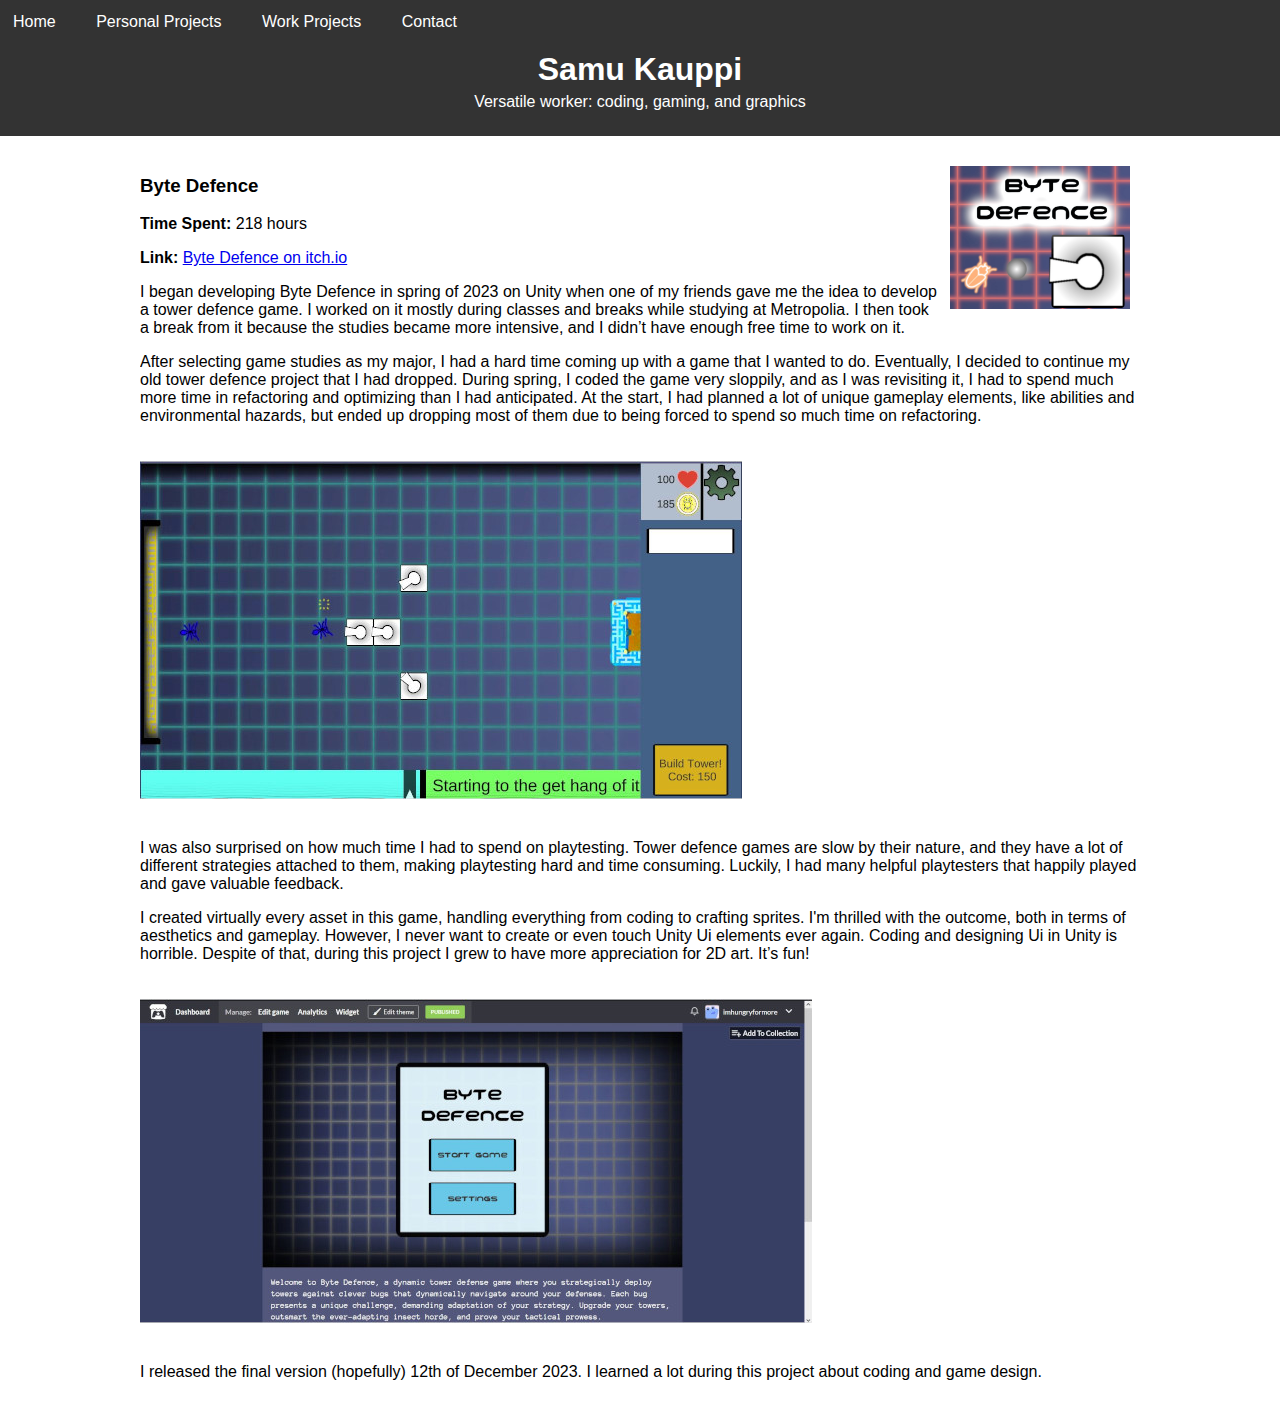
==== bytedefence.html @ 9af9ec93 "add ./" ====
<!DOCTYPE html>
<html lang="en">

<head>
    <meta charset="UTF-8">
    <meta name="viewport" content="width=device-width, initial-scale=1.0">
    <link rel="stylesheet" href="styles.css">
    <title>Byte Defence</title>
</head>

<body>
    <header>
        <h1>Samu Kauppi</h1>
        <p>Versatile worker: coding, gaming, and graphics</p>
    </header>

    <nav>
        <ul>
            <li><a href="index.html">Home</a></li>
            <li><a href="personal.html">Personal Projects</a></li>
            <li><a href="work.html">Work Projects</a></li>
            <li><a href="contact.html">Contact</a></li>
        </ul>
    </nav>

    <section class="projects">
        <div class="project">
            <!-- Image on the right side -->
            <img src="content/logo.jpg" alt="Logo" class="project-image-right">

            <div class="project-details">
                <h3>Byte Defence</h3>
                <p><strong>Time Spent:</strong> 218 hours</p>
                <p><strong>Link:</strong> <a href="https://imhungryformore.itch.io/byte-defence" target="_blank">Byte
                        Defence on itch.io</a></p>
            </div>

            <p>
                I began developing Byte Defence in spring of 2023 on Unity when one of my friends gave me the idea to
                develop a tower defence game.
                I worked on it mostly during classes and breaks while studying at Metropolia. I then took a break from
                it because the studies became
                more intensive, and I didn’t have enough free time to work on it.
            </p>

            <p>
                After selecting game studies as my major, I had a hard time coming up with a game that I wanted to do.
                Eventually, I decided to continue
                my old tower defence project that I had dropped. During spring, I coded the game very sloppily, and as I
                was revisiting it, I had to spend
                much more time in refactoring and optimizing than I had anticipated. At the start, I had planned a lot
                of unique gameplay elements, like
                abilities and environmental hazards, but ended up dropping most of them due to being forced to spend so
                much time on refactoring.
            </p>
            <img src="./content/gameplay.jpg" alt="Gameplay" class="project-image-between">
            <p>
                I was also surprised on how much time I had to spend on playtesting.
                Tower defence games are slow by their nature, and they have a lot of different strategies attached to
                them,
                making playtesting hard and time consuming.
                Luckily, I had many helpful playtesters that happily played and gave valuable feedback.
            </p>
            <p>
                I created virtually every asset in this game, handling everything from coding to crafting sprites.
                I'm thrilled with the outcome, both in terms of aesthetics and gameplay.
                However, I never want to create or even touch Unity Ui elements ever again.
                Coding and designing Ui in Unity is horrible.
                Despite of that, during this project I grew to have more appreciation for 2D art. It’s fun!
            </p>
            <img src="content/onitch.jpg" alt="On Itch" class="project-image-between">
            <p>
                I released the final version (hopefully) 12th of December 2023. I learned a lot during this project
                about coding and game design.
            </p>

        </div>

    </section>

</body>

</html>
---- styles.css ----
body {
    font-family: 'Arial', sans-serif;
    margin: 0;
    padding: 0;
}

header {
    background-color: #333;
    color: #fff;
    text-align: center;
    padding: 20px;
}

header h1 {
    padding-top: 2.5%;
    margin: 0;
}

header p {
    margin: 5px 0;
}

nav {
    position: fixed;
    top: 0;
    left: 0;
    padding-top: 1%;
    padding-bottom: 1%;
    width: 100%;
    background-color: #333; /* Add background color to the navigation */
    z-index: 1000; /* Set a high z-index to ensure it's above other elements */
}

nav ul {
    list-style-type: none;
    margin: 0;
    padding: 0;
}

nav li {
    display: inline-block;
    margin-right: 10px;
}

nav a {
    text-decoration: none;
    color: #fff;
    padding: 8px 12px;
    border: 1px solid transparent;
    border-radius: 5px;
    transition: border-color 0.3s;
}

nav a:hover {
    background-color: #fff;
    color: #333;
    border-color: #333;
}

/* Added style for content margins */
section {
    max-width: 1000px; /* Adjust the maximum width as needed */
    margin: 20px auto; /* Center content and add vertical margin */
}

/* Responsive adjustments */
@media only screen and (max-width: 600px) {
    section {
        margin: 10px; /* Adjust the margin for smaller screens */
    }
}

.project {
    overflow: hidden; /* Clear the float */
}

.project-details {
    margin-right: 200px; /* Adjust the margin based on the image width on the right */
}

.project-image-right {
    float: right;
    max-width: 180px; /* Adjust the width as needed */
    margin: 10px;
}

.project-image-between {
    margin: 20px 0; /* Add vertical margin between paragraphs */
}

.button {
    display: flex;
    align-items: center;
    text-decoration: none;
    background-color: #333;
    color: #fff;
    border: 1px solid #fff;
    border-radius: 5px;
    padding: 10px;
    margin: 10px 0; /* Adjust the margin as needed */
    background-size: cover;
    background-position: center;
    width: 50%; /* Set the width to half of the container */
    height: 0; /* Initially set height to 0 */
    padding-bottom: 50%; /* Set the padding to create a square based on the width */
    position: relative; /* Position relative for absolute positioning of borders */
    transition: background-color 0.3s, color 0.3s; /* Add transition for background color and text color */
}

.button span {
    flex-grow: 1; /* Allow the text to take up remaining space */
}

/* Add borders to create the border effect */
.button:before,
.button:after {
    content: "";
    position: absolute;
    width: calc(100% + 4px); /* Adjust the width to include thicker borders */
    height: calc(100% + 4px); /* Adjust the height to include thicker borders */
    border: 2px solid #fff; /* Set thicker border and white color */
    border-radius: 5px;
    top: -2px; /* Adjust the top position to cover the top border */
    left: -2px; /* Adjust the left position to cover the left border */
    z-index: -1; /* Place the borders below the button content */
    transition: border-color 0.3s; /* Add transition for border color */
}

/* Hover effect */
.button:hover:before,
.button:hover:after {
    border-color: #000; /* Change border color on hover to black */
}

.button:hover {
    background-color: #000; /* Change background color on hover to black */
    color: #fff; /* Change text color on hover to white */
}
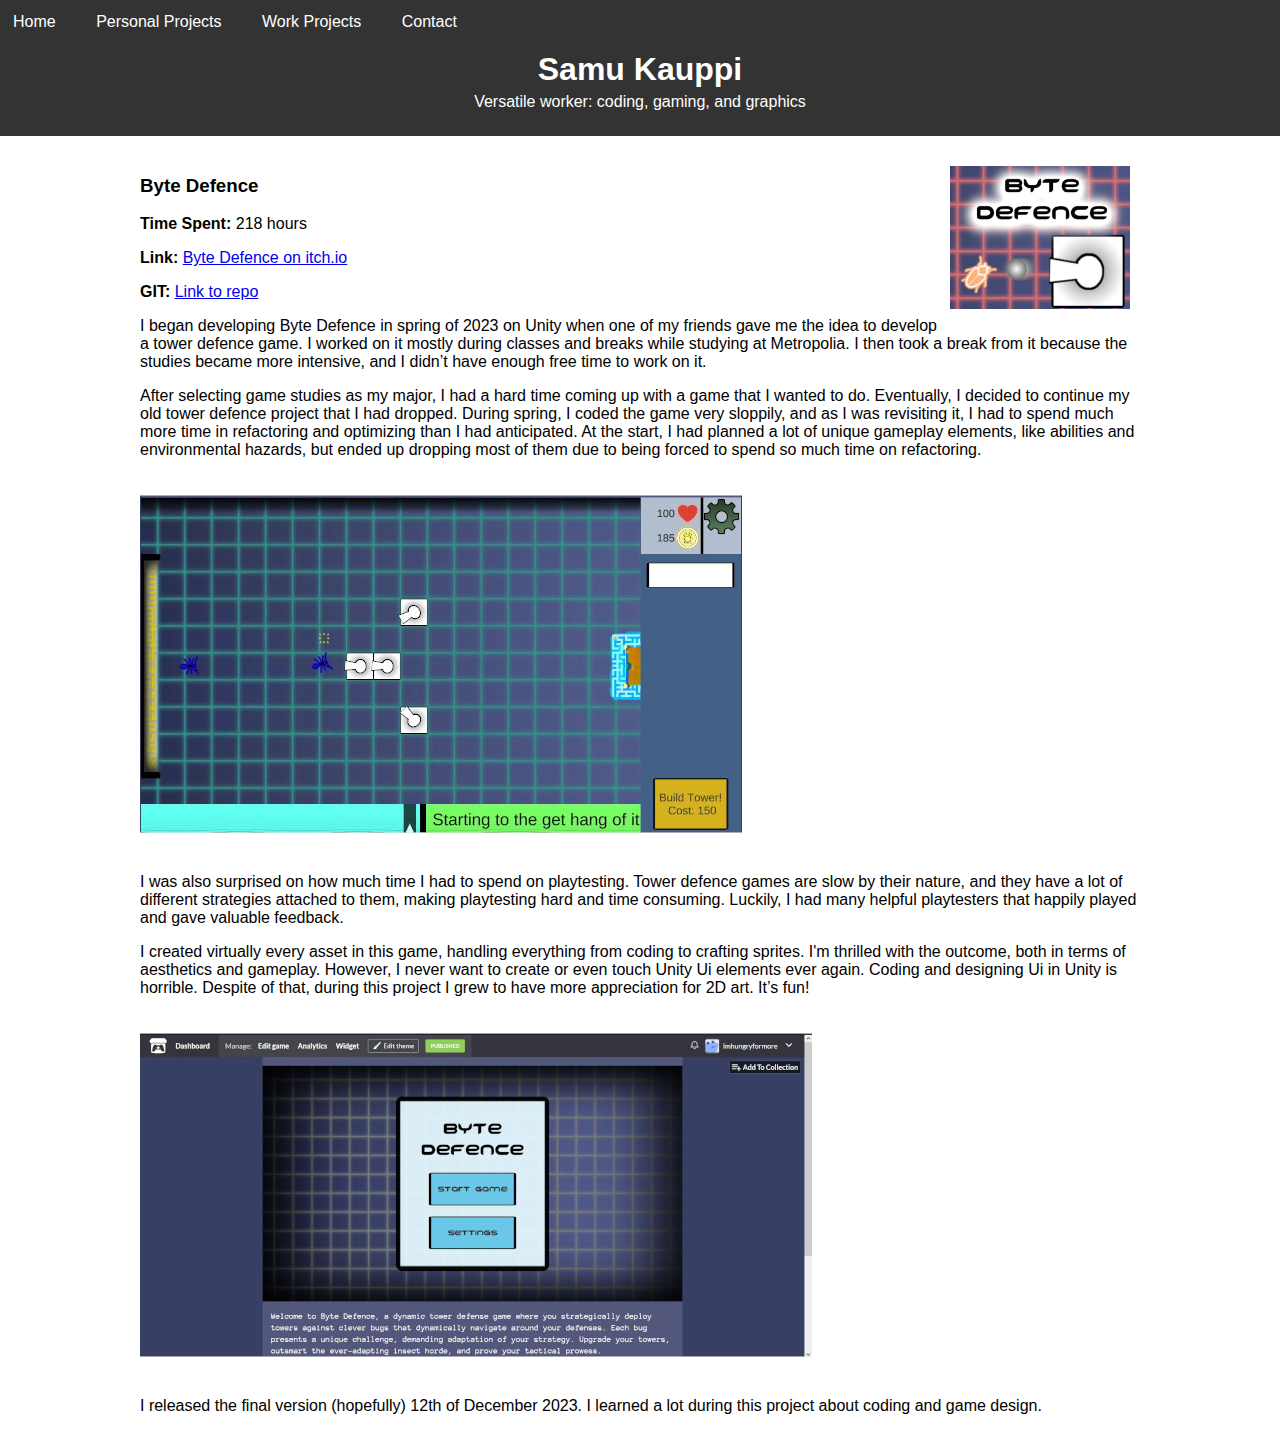
==== commit 66db44f7: "add luuttiklubi" ====
--- a/bytedefence.html
+++ b/bytedefence.html
@@ -26,13 +26,13 @@
     <section class="projects">
         <div class="project">
             <!-- Image on the right side -->
-            <img src="content/logo.jpg" alt="Logo" class="project-image-right">
+            <img src="./content/logo.jpg" alt="Logo" class="project-image-right">
 
             <div class="project-details">
                 <h3>Byte Defence</h3>
                 <p><strong>Time Spent:</strong> 218 hours</p>
-                <p><strong>Link:</strong> <a href="https://imhungryformore.itch.io/byte-defence" target="_blank">Byte
-                        Defence on itch.io</a></p>
+                <p><strong>Link:</strong> <a href="https://imhungryformore.itch.io/byte-defence" target="_blank">Byte Defence on itch.io</a></p>
+                <p><strong>GIT:</strong> <a href="https://github.com/SamuKauppi/TowerDefenceGame.git" target="_blank">Link to repo</a></p>
             </div>
 
             <p>
@@ -68,7 +68,7 @@
                 Coding and designing Ui in Unity is horrible.
                 Despite of that, during this project I grew to have more appreciation for 2D art. It’s fun!
             </p>
-            <img src="content/onitch.jpg" alt="On Itch" class="project-image-between">
+            <img src="./content/onitch.jpg" alt="On Itch" class="project-image-between">
             <p>
                 I released the final version (hopefully) 12th of December 2023. I learned a lot during this project
                 about coding and game design.
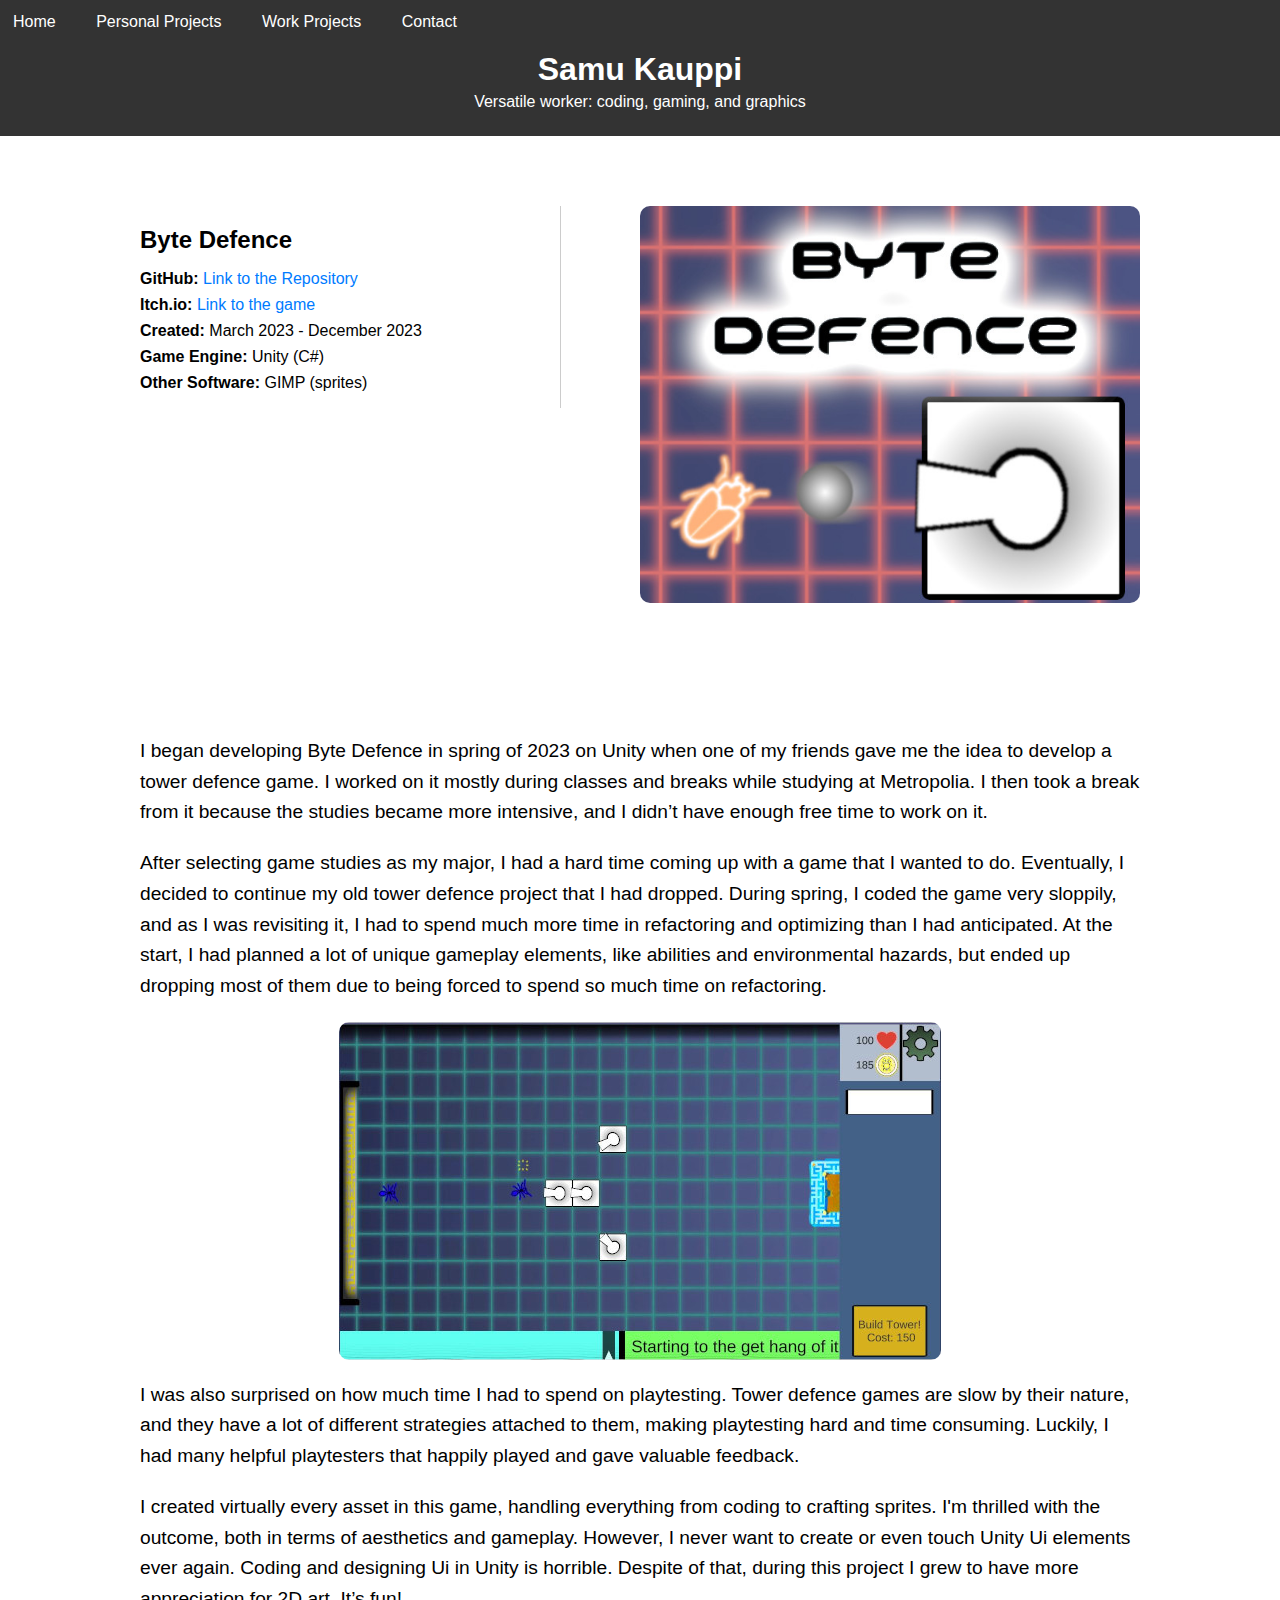
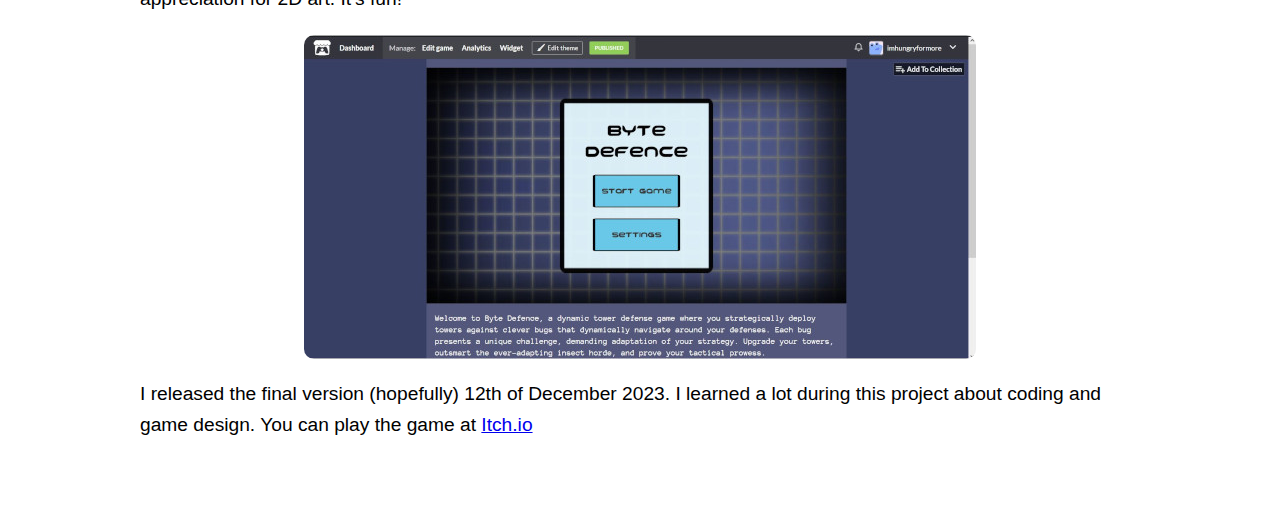
==== commit 7cee8b6d: "add liars dice c" ====
--- a/bytedefence.html
+++ b/bytedefence.html
@@ -23,61 +23,73 @@
         </ul>
     </nav>
 
-    <section class="projects">
-        <div class="project">
-            <!-- Image on the right side -->
-            <img src="./content/logo.jpg" alt="Logo" class="project-image-right">
-
-            <div class="project-details">
-                <h3>Byte Defence</h3>
-                <p><strong>Time Spent:</strong> 218 hours</p>
-                <p><strong>Link:</strong> <a href="https://imhungryformore.itch.io/byte-defence" target="_blank">Byte Defence on itch.io</a></p>
-                <p><strong>GIT:</strong> <a href="https://github.com/SamuKauppi/TowerDefenceGame.git" target="_blank">Link to repo</a></p>
-            </div>
-
-            <p>
-                I began developing Byte Defence in spring of 2023 on Unity when one of my friends gave me the idea to
-                develop a tower defence game.
-                I worked on it mostly during classes and breaks while studying at Metropolia. I then took a break from
-                it because the studies became
-                more intensive, and I didn’t have enough free time to work on it.
-            </p>
-
-            <p>
-                After selecting game studies as my major, I had a hard time coming up with a game that I wanted to do.
-                Eventually, I decided to continue
-                my old tower defence project that I had dropped. During spring, I coded the game very sloppily, and as I
-                was revisiting it, I had to spend
-                much more time in refactoring and optimizing than I had anticipated. At the start, I had planned a lot
-                of unique gameplay elements, like
-                abilities and environmental hazards, but ended up dropping most of them due to being forced to spend so
-                much time on refactoring.
-            </p>
-            <img src="./content/gameplay.jpg" alt="Gameplay" class="project-image-between">
-            <p>
-                I was also surprised on how much time I had to spend on playtesting.
-                Tower defence games are slow by their nature, and they have a lot of different strategies attached to
-                them,
-                making playtesting hard and time consuming.
-                Luckily, I had many helpful playtesters that happily played and gave valuable feedback.
-            </p>
-            <p>
-                I created virtually every asset in this game, handling everything from coding to crafting sprites.
-                I'm thrilled with the outcome, both in terms of aesthetics and gameplay.
-                However, I never want to create or even touch Unity Ui elements ever again.
-                Coding and designing Ui in Unity is horrible.
-                Despite of that, during this project I grew to have more appreciation for 2D art. It’s fun!
-            </p>
-            <img src="./content/onitch.jpg" alt="On Itch" class="project-image-between">
-            <p>
-                I released the final version (hopefully) 12th of December 2023. I learned a lot during this project
-                about coding and game design.
-            </p>
-
+    <section class="project-template">
+        <!-- Project Information Section -->
+        <div class="project-info">
+            <h2>Byte Defence</h2>
+            <ul>
+                <li><strong>GitHub:</strong> <a href="https://github.com/SamuKauppi/TowerDefenceGame.git"
+                        target="_blank"> Link to the Repository</a></li>
+                <li><strong>Itch.io:</strong> <a href="https://imhungryformore.itch.io/byte-defence"
+                        target="_blank"> Link to the game</a></li>
+                <li><strong>Created:</strong> March 2023 - December 2023</li>
+                <li><strong>Game Engine:</strong> Unity (C#)</li>
+                <li><strong>Other Software:</strong> GIMP (sprites)</li>
+            </ul>
         </div>
 
+        <!-- Project Image Section -->
+        <div class="project-image">
+            <img src="./content/logo.jpg" alt="Project Image">
+        </div>
+    </section>
+
+    <!-- Project Description Section -->
+    <section class="project-description">
+        <p>
+            I began developing Byte Defence in spring of 2023 on Unity when one of my friends gave me the idea to
+            develop a tower defence game.
+            I worked on it mostly during classes and breaks while studying at Metropolia. I then took a break from
+            it because the studies became
+            more intensive, and I didn’t have enough free time to work on it.
+        </p>
+
+        <p>
+            After selecting game studies as my major, I had a hard time coming up with a game that I wanted to do.
+            Eventually, I decided to continue
+            my old tower defence project that I had dropped. During spring, I coded the game very sloppily, and as I
+            was revisiting it, I had to spend
+            much more time in refactoring and optimizing than I had anticipated. At the start, I had planned a lot
+            of unique gameplay elements, like
+            abilities and environmental hazards, but ended up dropping most of them due to being forced to spend so
+            much time on refactoring.
+        </p>
+
+        <img src="./content/gameplay.jpg" alt="Screenshot 1" class="inline-image">
+        <p>
+            I was also surprised on how much time I had to spend on playtesting.
+            Tower defence games are slow by their nature, and they have a lot of different strategies attached to
+            them,
+            making playtesting hard and time consuming.
+            Luckily, I had many helpful playtesters that happily played and gave valuable feedback.
+        </p>
+        <p>
+            I created virtually every asset in this game, handling everything from coding to crafting sprites.
+            I'm thrilled with the outcome, both in terms of aesthetics and gameplay.
+            However, I never want to create or even touch Unity Ui elements ever again.
+            Coding and designing Ui in Unity is horrible.
+            Despite of that, during this project I grew to have more appreciation for 2D art. It’s fun!
+        </p>
+
+        <img src="./content/onitch.jpg" alt="Screenshot 2" class="inline-image">
+
+        <p>
+            I released the final version (hopefully) 12th of December 2023. I learned a lot during this project
+            about coding and game design. You can play the game at 
+            <a href="https://imhungryformore.itch.io/byte-defence" target="_blank">Itch.io</a>
+        </p>
     </section>
 
 </body>
 
-</html>
+</html>--- a/styles.css
+++ b/styles.css
@@ -1,3 +1,4 @@
+/* Basic */
 body {
     font-family: 'Arial', sans-serif;
     margin: 0;
@@ -20,6 +21,7 @@
     margin: 5px 0;
 }
 
+/* Navigation */
 nav {
     position: fixed;
     top: 0;
@@ -57,83 +59,226 @@
     border-color: #333;
 }
 
-/* Added style for content margins */
-section {
-    max-width: 1000px; /* Adjust the maximum width as needed */
-    margin: 20px auto; /* Center content and add vertical margin */
-}
-
-/* Responsive adjustments */
-@media only screen and (max-width: 600px) {
-    section {
-        margin: 10px; /* Adjust the margin for smaller screens */
-    }
-}
-
+/* Displaying projects */
+
+.projects {
+    display: flex;
+    flex-direction: column; /* Stack projects vertically */
+    gap: 20px; /* Add space between each project */
+    max-width: 1000px; /* Limit the width of the whole section */
+    margin: 20px auto; /* Center the section and add vertical margin */
+    padding: 10px; /* Optional padding inside the container */
+}
+
+/* Ensure the anchor tag fills the space */
+a.project-link {
+    display: block;
+    text-decoration: none; /* Remove underline from the link */
+    color: inherit; /* Inherit the text color */
+}
+
+/* Style the project container */
 .project {
-    overflow: hidden; /* Clear the float */
-}
-
-.project-details {
-    margin-right: 200px; /* Adjust the margin based on the image width on the right */
-}
-
-.project-image-right {
-    float: right;
-    max-width: 180px; /* Adjust the width as needed */
-    margin: 10px;
-}
-
-.project-image-between {
-    margin: 20px 0; /* Add vertical margin between paragraphs */
-}
-
-.button {
     display: flex;
     align-items: center;
-    text-decoration: none;
-    background-color: #333;
-    color: #fff;
-    border: 1px solid #fff;
-    border-radius: 5px;
-    padding: 10px;
-    margin: 10px 0; /* Adjust the margin as needed */
+    gap: 20px; /* Space between image and text */
+    border-bottom: 1px solid #ccc;
+    padding-bottom: 20px;
+    transition: transform 0.3s ease, box-shadow 0.3s ease; /* Smooth hover effect */
+}
+
+/* Hover effect for the entire project container */
+a.project-link:hover .project {
+    transform: translateY(-5px); /* Slight move up on hover */
+    box-shadow: 0 4px 15px rgba(0, 0, 0, 0.1); /* Subtle shadow effect */
+}
+
+/* Image styling */
+.project .button {
+    width: 180px;
+    height: 180px;
     background-size: cover;
     background-position: center;
-    width: 50%; /* Set the width to half of the container */
-    height: 0; /* Initially set height to 0 */
-    padding-bottom: 50%; /* Set the padding to create a square based on the width */
-    position: relative; /* Position relative for absolute positioning of borders */
-    transition: background-color 0.3s, color 0.3s; /* Add transition for background color and text color */
-}
-
-.button span {
-    flex-grow: 1; /* Allow the text to take up remaining space */
-}
-
-/* Add borders to create the border effect */
-.button:before,
-.button:after {
-    content: "";
-    position: absolute;
-    width: calc(100% + 4px); /* Adjust the width to include thicker borders */
-    height: calc(100% + 4px); /* Adjust the height to include thicker borders */
-    border: 2px solid #fff; /* Set thicker border and white color */
-    border-radius: 5px;
-    top: -2px; /* Adjust the top position to cover the top border */
-    left: -2px; /* Adjust the left position to cover the left border */
-    z-index: -1; /* Place the borders below the button content */
-    transition: border-color 0.3s; /* Add transition for border color */
-}
-
-/* Hover effect */
-.button:hover:before,
-.button:hover:after {
-    border-color: #000; /* Change border color on hover to black */
-}
-
-.button:hover {
-    background-color: #000; /* Change background color on hover to black */
-    color: #fff; /* Change text color on hover to white */
-}
-
+    flex-shrink: 0; /* Prevent image from shrinking */
+    transition: transform 0.3s ease; /* Smooth hover effect for the image */
+}
+
+/* Project details grow to fill space */
+.project-details {
+    flex-grow: 1;
+}
+
+.project-details h2 {
+    margin: 0;
+    font-size: 1.5em;
+}
+
+.project-details p {
+    margin: 5px 0 0;
+}
+
+/* Additional hover effect for the image */
+a.project-link:hover .button {
+    transform: scale(1.05); /* Slight zoom-in effect */
+}
+
+/* Responsive design for smaller screens */
+@media only screen and (max-width: 600px) {
+    .project {
+        flex-direction: column;
+        text-align: center;
+    }
+
+    .project .button {
+        width: 100%;
+        height: 0;
+        padding-bottom: 100%;
+    }
+
+    .project-details {
+        margin-top: 20px;
+    }
+}
+
+
+/* About Me */
+/* General styles for the about section */
+.about {
+    max-width: 1000px;  /* Limit the width of the section */
+    margin: 20px auto;  /* Center the section and add margin */
+    padding: 20px;  /* Optional padding */
+    display: flex;  /* Flexbox layout */
+    align-items: center;  /* Vertically align the image and text */
+    gap: 20px;  /* Space between image and text */
+}
+
+/* Styling for the image */
+.about-image {
+    width: 250px;  /* Adjust the width of the image */
+    height: auto;  /* Maintain aspect ratio */
+    border-radius: 50%;  /* Optional: Make the image round */
+    object-fit: cover;  /* Ensure the image doesn't stretch */
+    flex-shrink: 0;  /* Prevent the image from shrinking */
+}
+
+/* Styling for the text section */
+.about-text {
+    flex-grow: 1;  /* Let the text take up remaining space */
+}
+
+.about-text h2 {
+    font-size: 2em;  /* Adjust heading size */
+    margin-top: 0;  /* Remove top margin */
+}
+
+.about-text p {
+    font-size: 1.1em;  /* Adjust paragraph size */
+    line-height: 1.5;  /* Improve readability */
+}
+
+/* Responsive design for smaller screens */
+@media only screen and (max-width: 600px) {
+    .about {
+        flex-direction: column;  /* Stack image and text vertically */
+        text-align: center;  /* Center-align text */
+    }
+
+    .about-image {
+        width: 150px;  /* Reduce image size on small screens */
+        margin-bottom: 20px;  /* Add margin below the image */
+    }
+}
+
+
+/* Project display */
+/* Container for the whole project template */
+.project-template {
+    display: flex;
+    justify-content: space-between;
+    align-items: flex-start;
+    max-width: 1000px;
+    margin: 20px auto;
+    padding: 50px;
+    gap: 20px;
+}
+
+/* Project Information section (General info) */
+.project-info {
+    flex-basis: 40%; /* Take up 40% of the width */
+    border-right: 1px solid #ccc;
+    padding-right: 20px;
+}
+
+.project-info h2 {
+    margin-bottom: 10px;
+}
+
+.project-info ul {
+    list-style: none;
+    padding-left: 0;
+}
+
+.project-info ul li {
+    margin-bottom: 8px;
+}
+
+.project-info a {
+    color: #007bff; /* Link color */
+    text-decoration: none;
+}
+
+.project-info a:hover {
+    text-decoration: underline;
+}
+
+/* Project Image */
+.project-image {
+    flex-basis: 50%; /* Take up 50% of the width */
+    text-align: center; /* Center the image */
+}
+
+.project-image img {
+    max-width: 100%;
+    height: auto; /* Maintain aspect ratio */
+    border-radius: 10px;
+}
+
+/* Project Description section */
+.project-description {
+    max-width: 1000px;
+    margin: 40px auto;
+    padding: 20px;
+}
+
+.project-description p {
+    font-size: 1.2em;
+    line-height: 1.6;
+    margin-bottom: 20px;
+}
+
+/* Inline images within the project description */
+.inline-image {
+    display: block;
+    margin: 20px auto;
+    max-width: 100%;
+    height: auto; /* Maintain aspect ratio */
+    border-radius: 10px; /* Optional: round the corners */
+}
+
+/* Responsive adjustments */
+@media only screen and (max-width: 768px) {
+    .project-template {
+        flex-direction: column;
+        text-align: center;
+    }
+
+    .project-info {
+        border-right: none;
+        padding-right: 0;
+        margin-bottom: 20px;
+    }
+
+    .project-image {
+        margin-bottom: 20px;
+    }
+}
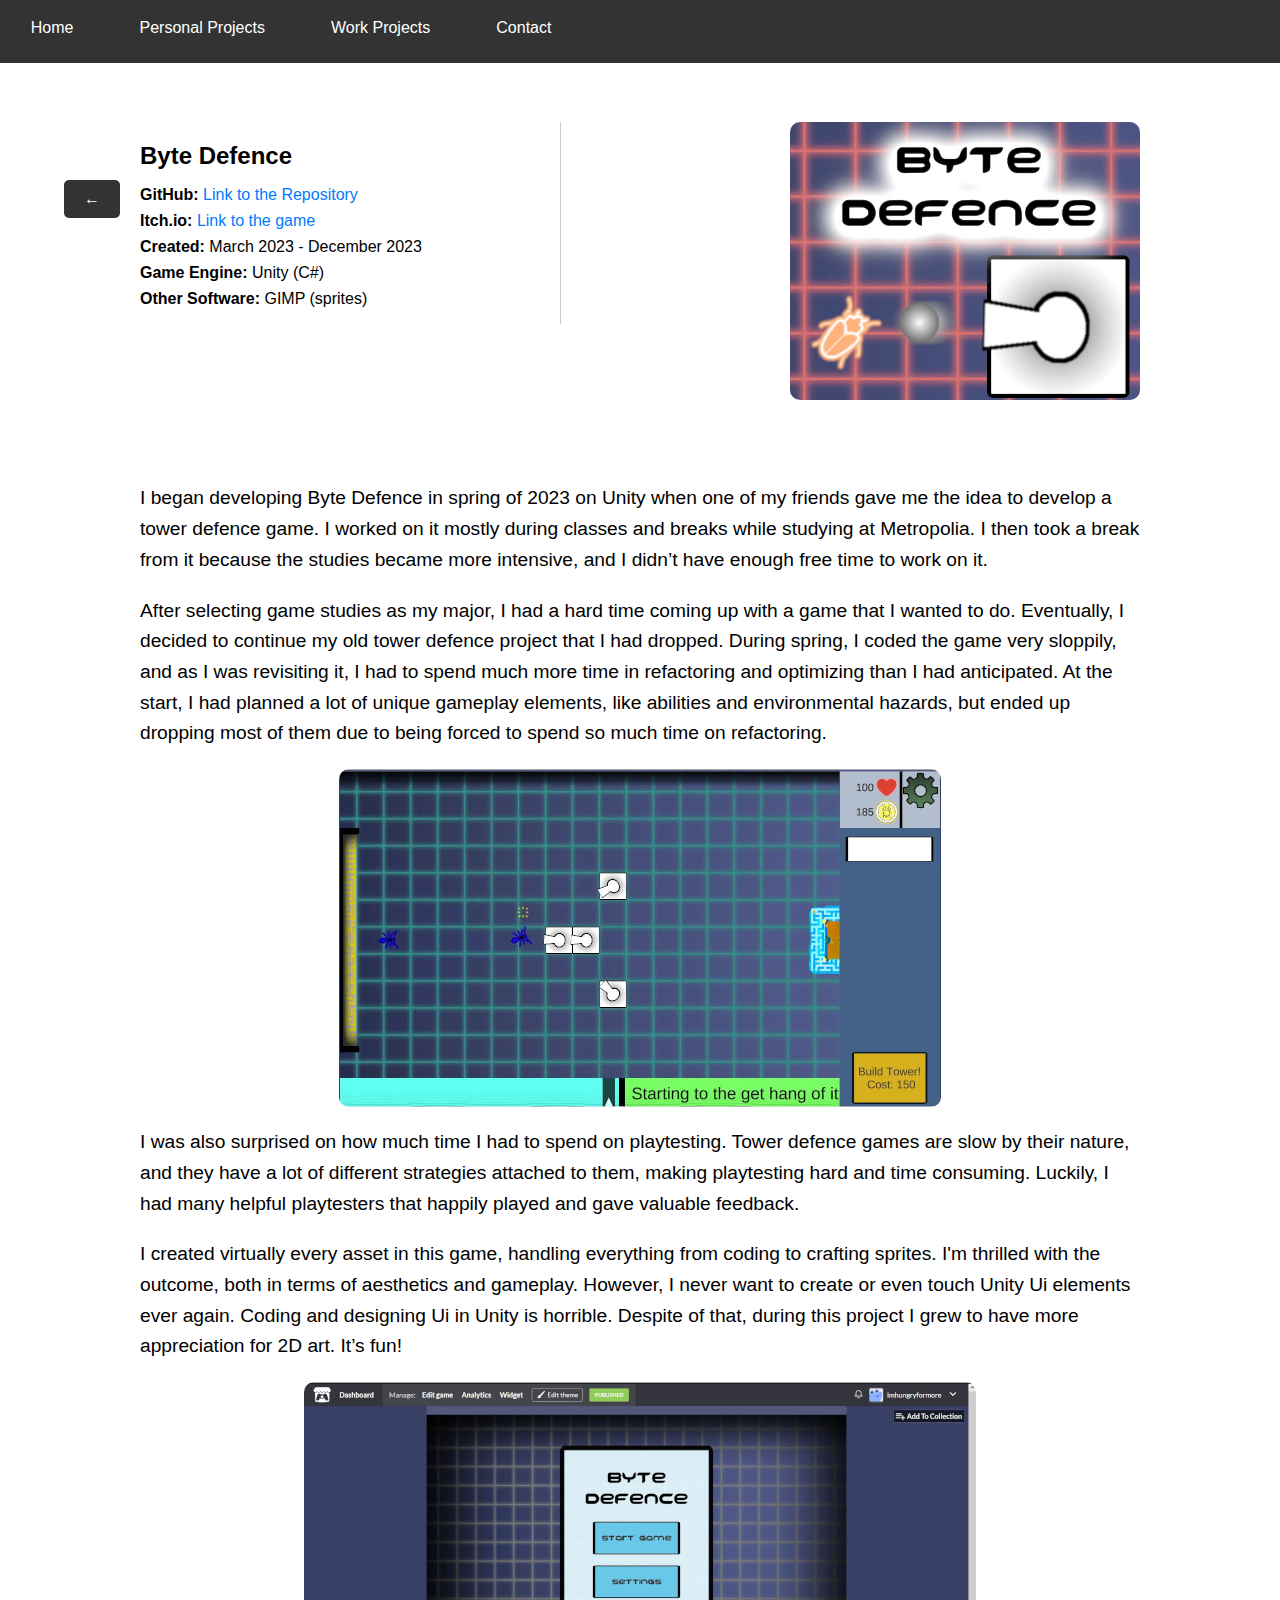
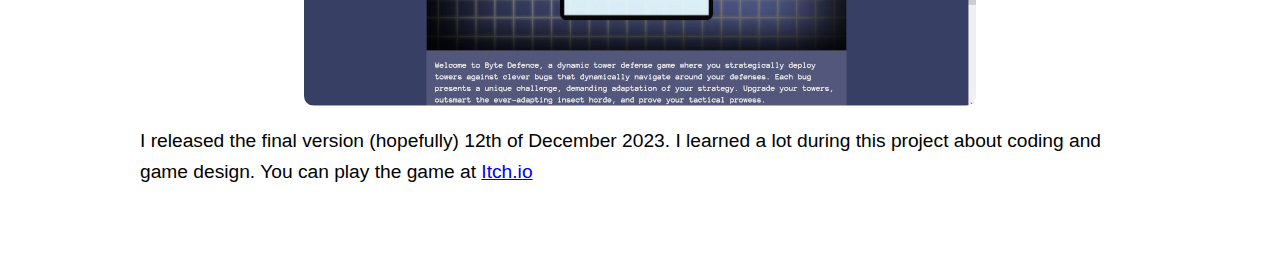
==== commit 1cce9d50: "make more percentage css" ====
--- a/bytedefence.html
+++ b/bytedefence.html
@@ -9,11 +9,6 @@
 </head>
 
 <body>
-    <header>
-        <h1>Samu Kauppi</h1>
-        <p>Versatile worker: coding, gaming, and graphics</p>
-    </header>
-
     <nav>
         <ul>
             <li><a href="index.html">Home</a></li>
@@ -23,28 +18,28 @@
         </ul>
     </nav>
 
+    <!-- Back Button -->
+    <div class="back-button-container">
+        <a href="personal.html" class="back-button">←</a>
+    </div>
+
     <section class="project-template">
-        <!-- Project Information Section -->
         <div class="project-info">
             <h2>Byte Defence</h2>
             <ul>
                 <li><strong>GitHub:</strong> <a href="https://github.com/SamuKauppi/TowerDefenceGame.git"
                         target="_blank"> Link to the Repository</a></li>
-                <li><strong>Itch.io:</strong> <a href="https://imhungryformore.itch.io/byte-defence"
-                        target="_blank"> Link to the game</a></li>
+                <li><strong>Itch.io:</strong> <a href="https://imhungryformore.itch.io/byte-defence" target="_blank">
+                        Link to the game</a></li>
                 <li><strong>Created:</strong> March 2023 - December 2023</li>
                 <li><strong>Game Engine:</strong> Unity (C#)</li>
                 <li><strong>Other Software:</strong> GIMP (sprites)</li>
             </ul>
         </div>
-
-        <!-- Project Image Section -->
         <div class="project-image">
             <img src="./content/logo.jpg" alt="Project Image">
         </div>
     </section>
-
-    <!-- Project Description Section -->
     <section class="project-description">
         <p>
             I began developing Byte Defence in spring of 2023 on Unity when one of my friends gave me the idea to
@@ -85,7 +80,7 @@
 
         <p>
             I released the final version (hopefully) 12th of December 2023. I learned a lot during this project
-            about coding and game design. You can play the game at 
+            about coding and game design. You can play the game at
             <a href="https://imhungryformore.itch.io/byte-defence" target="_blank">Itch.io</a>
         </p>
     </section>
--- a/styles.css
+++ b/styles.css
@@ -9,7 +9,7 @@
     background-color: #333;
     color: #fff;
     text-align: center;
-    padding: 20px;
+    padding: 4.5%;
 }
 
 header h1 {
@@ -18,7 +18,18 @@
 }
 
 header p {
-    margin: 5px 0;
+    margin: 0.5% 0;
+}
+
+@media only screen and (max-width: 600px)
+{
+    header {
+        background-color: #333;
+        color: #fff;
+        text-align: center;
+        padding: 4.5%;
+        padding-top: 10%;
+    }
 }
 
 /* Navigation */
@@ -26,11 +37,11 @@
     position: fixed;
     top: 0;
     left: 0;
-    padding-top: 1%;
-    padding-bottom: 1%;
     width: 100%;
-    background-color: #333; /* Add background color to the navigation */
-    z-index: 1000; /* Set a high z-index to ensure it's above other elements */
+    background-color: #333;
+    /* Add background color to the navigation */
+    z-index: 1000;
+    /* Set a high z-index to ensure it's above other elements */
 }
 
 nav ul {
@@ -41,14 +52,17 @@
 
 nav li {
     display: inline-block;
-    margin-right: 10px;
+    margin-right: 1%;
+    padding-top: 1.5%;
+    padding-bottom: 2%;
+    padding-left: 1%;
 }
 
 nav a {
     text-decoration: none;
     color: #fff;
-    padding: 8px 12px;
-    border: 1px solid transparent;
+    padding: 8px 15px;
+    border: 3px solid transparent;
     border-radius: 5px;
     transition: border-color 0.3s;
 }
@@ -59,38 +73,73 @@
     border-color: #333;
 }
 
+@media only screen and (max-width: 600px)
+{
+    nav {
+        position: fixed;
+        top: 0;
+        left: 0;
+        padding-top: 3%;
+        padding-bottom: 2%;
+        width: 100%;
+        background-color: #333;
+        /* Add background color to the navigation */
+        z-index: 1000;
+        /* Set a high z-index to ensure it's above other elements */
+    }
+    nav a {
+        text-decoration: none;
+        color: #fff;
+        padding: 3px 5px;
+        border: 3px solid transparent;
+        border-radius: 5px;
+        transition: border-color 0.3s;
+    }
+}
+
 /* Displaying projects */
 
 .projects {
     display: flex;
-    flex-direction: column; /* Stack projects vertically */
-    gap: 20px; /* Add space between each project */
-    max-width: 1000px; /* Limit the width of the whole section */
-    margin: 20px auto; /* Center the section and add vertical margin */
-    padding: 10px; /* Optional padding inside the container */
+    flex-direction: column;
+    /* Stack projects vertically */
+    gap: 20px;
+    /* Add space between each project */
+    max-width: 1000px;
+    /* Limit the width of the whole section */
+    margin: 20px auto;
+    /* Center the section and add vertical margin */
+    padding: 10px;
+    /* Optional padding inside the container */
 }
 
 /* Ensure the anchor tag fills the space */
 a.project-link {
     display: block;
-    text-decoration: none; /* Remove underline from the link */
-    color: inherit; /* Inherit the text color */
+    text-decoration: none;
+    /* Remove underline from the link */
+    color: inherit;
+    /* Inherit the text color */
 }
 
 /* Style the project container */
 .project {
     display: flex;
     align-items: center;
-    gap: 20px; /* Space between image and text */
+    gap: 20px;
+    /* Space between image and text */
     border-bottom: 1px solid #ccc;
     padding-bottom: 20px;
-    transition: transform 0.3s ease, box-shadow 0.3s ease; /* Smooth hover effect */
+    transition: transform 0.3s ease, box-shadow 0.3s ease;
+    /* Smooth hover effect */
 }
 
 /* Hover effect for the entire project container */
 a.project-link:hover .project {
-    transform: translateY(-5px); /* Slight move up on hover */
-    box-shadow: 0 4px 15px rgba(0, 0, 0, 0.1); /* Subtle shadow effect */
+    transform: translateY(-5px);
+    /* Slight move up on hover */
+    box-shadow: 0 4px 15px rgba(0, 0, 0, 0.1);
+    /* Subtle shadow effect */
 }
 
 /* Image styling */
@@ -99,8 +148,10 @@
     height: 180px;
     background-size: cover;
     background-position: center;
-    flex-shrink: 0; /* Prevent image from shrinking */
-    transition: transform 0.3s ease; /* Smooth hover effect for the image */
+    flex-shrink: 0;
+    /* Prevent image from shrinking */
+    transition: transform 0.3s ease;
+    /* Smooth hover effect for the image */
 }
 
 /* Project details grow to fill space */
@@ -119,7 +170,8 @@
 
 /* Additional hover effect for the image */
 a.project-link:hover .button {
-    transform: scale(1.05); /* Slight zoom-in effect */
+    transform: scale(1.05);
+    /* Slight zoom-in effect */
 }
 
 /* Responsive design for smaller screens */
@@ -130,13 +182,55 @@
     }
 
     .project .button {
-        width: 100%;
+        width: 70%;
         height: 0;
-        padding-bottom: 100%;
+        padding-bottom: 70%;
     }
 
     .project-details {
         margin-top: 20px;
+    }
+}
+
+/* Back Button Styles */
+.back-button-container {
+    position: fixed;
+    top: 20%;
+    left: 5%;
+    z-index: 1000;
+}
+
+.back-button {
+    display: inline-block;
+    padding: 10px 20px;
+    background-color: #333;
+    color: #fff;
+    text-decoration: none;
+    border-radius: 5px;
+    font-size: 16px;
+    transition: background-color 0.3s, color 0.3s;
+}
+
+.back-button:hover {
+    background-color: #fff;
+    color: #333;
+    border: 1px solid #333;
+}
+
+@media only screen and (max-width: 1250px) {
+    .back-button-container {
+        position: fixed;
+        top: 9%;
+        left: 10px;
+        z-index: 1000;
+    }
+}
+@media only screen and (max-width: 600px) {
+    .back-button-container {
+        position: fixed;
+        top: 9%;
+        left: 2px;
+        z-index: 1000;
     }
 }
 
@@ -144,48 +238,69 @@
 /* About Me */
 /* General styles for the about section */
 .about {
-    max-width: 1000px;  /* Limit the width of the section */
-    margin: 20px auto;  /* Center the section and add margin */
-    padding: 20px;  /* Optional padding */
-    display: flex;  /* Flexbox layout */
-    align-items: center;  /* Vertically align the image and text */
-    gap: 20px;  /* Space between image and text */
+    max-width: 1000px;
+    /* Limit the width of the section */
+    margin: 20px auto;
+    /* Center the section and add margin */
+    padding: 20px;
+    /* Optional padding */
+    display: flex;
+    /* Flexbox layout */
+    align-items: top;
+    /* Vertically align the image and text */
+    gap: 20px;
+    /* Space between image and text */
 }
 
 /* Styling for the image */
 .about-image {
-    width: 250px;  /* Adjust the width of the image */
-    height: auto;  /* Maintain aspect ratio */
-    border-radius: 50%;  /* Optional: Make the image round */
-    object-fit: cover;  /* Ensure the image doesn't stretch */
-    flex-shrink: 0;  /* Prevent the image from shrinking */
+    width: 30%;
+    /* Adjust the width of the image */
+    height: fit-content;
+    /* Maintain aspect ratio */
+    border-radius: 50%;
+    /* Optional: Make the image round */
+    object-fit: cover;
+    /* Ensure the image doesn't stretch */
+    flex-shrink: 0;
+    /* Prevent the image from shrinking */
 }
 
 /* Styling for the text section */
 .about-text {
-    flex-grow: 1;  /* Let the text take up remaining space */
+    flex-grow: 1;
+    /* Let the text take up remaining space */
 }
 
 .about-text h2 {
-    font-size: 2em;  /* Adjust heading size */
-    margin-top: 0;  /* Remove top margin */
+    font-size: 2em;
+    /* Adjust heading size */
+    margin-top: 0;
+    /* Remove top margin */
 }
 
 .about-text p {
-    font-size: 1.1em;  /* Adjust paragraph size */
-    line-height: 1.5;  /* Improve readability */
+    font-size: 1.1em;
+    /* Adjust paragraph size */
+    line-height: 1.5;
+    /* Improve readability */
 }
 
 /* Responsive design for smaller screens */
 @media only screen and (max-width: 600px) {
     .about {
-        flex-direction: column;  /* Stack image and text vertically */
-        text-align: center;  /* Center-align text */
+        flex-direction: column;
+        /* Stack image and text vertically */
+        text-align: center;
+        /* Center-align text */
+        align-items: center;
     }
 
     .about-image {
-        width: 150px;  /* Reduce image size on small screens */
-        margin-bottom: 20px;  /* Add margin below the image */
+        width: 250px;
+        /* Reduce image size on small screens */
+        margin-bottom: 20px;
+        /* Add margin below the image */
     }
 }
 
@@ -198,13 +313,15 @@
     align-items: flex-start;
     max-width: 1000px;
     margin: 20px auto;
-    padding: 50px;
+    padding: 8%;
+    padding-bottom: 0px;
     gap: 20px;
 }
 
 /* Project Information section (General info) */
 .project-info {
-    flex-basis: 40%; /* Take up 40% of the width */
+    flex-basis: 40%;
+    /* Take up 40% of the width */
     border-right: 1px solid #ccc;
     padding-right: 20px;
 }
@@ -223,7 +340,8 @@
 }
 
 .project-info a {
-    color: #007bff; /* Link color */
+    color: #007bff;
+    /* Link color */
     text-decoration: none;
 }
 
@@ -233,13 +351,16 @@
 
 /* Project Image */
 .project-image {
-    flex-basis: 50%; /* Take up 50% of the width */
-    text-align: center; /* Center the image */
+    flex-basis: 35%;
+    /* Take up 50% of the width */
+    text-align: center;
+    /* Center the image */
 }
 
 .project-image img {
     max-width: 100%;
-    height: auto; /* Maintain aspect ratio */
+    height: auto;
+    /* Maintain aspect ratio */
     border-radius: 10px;
 }
 
@@ -261,8 +382,10 @@
     display: block;
     margin: 20px auto;
     max-width: 100%;
-    height: auto; /* Maintain aspect ratio */
-    border-radius: 10px; /* Optional: round the corners */
+    height: auto;
+    /* Maintain aspect ratio */
+    border-radius: 10px;
+    /* Optional: round the corners */
 }
 
 /* Responsive adjustments */
@@ -281,4 +404,4 @@
     .project-image {
         margin-bottom: 20px;
     }
-}
+}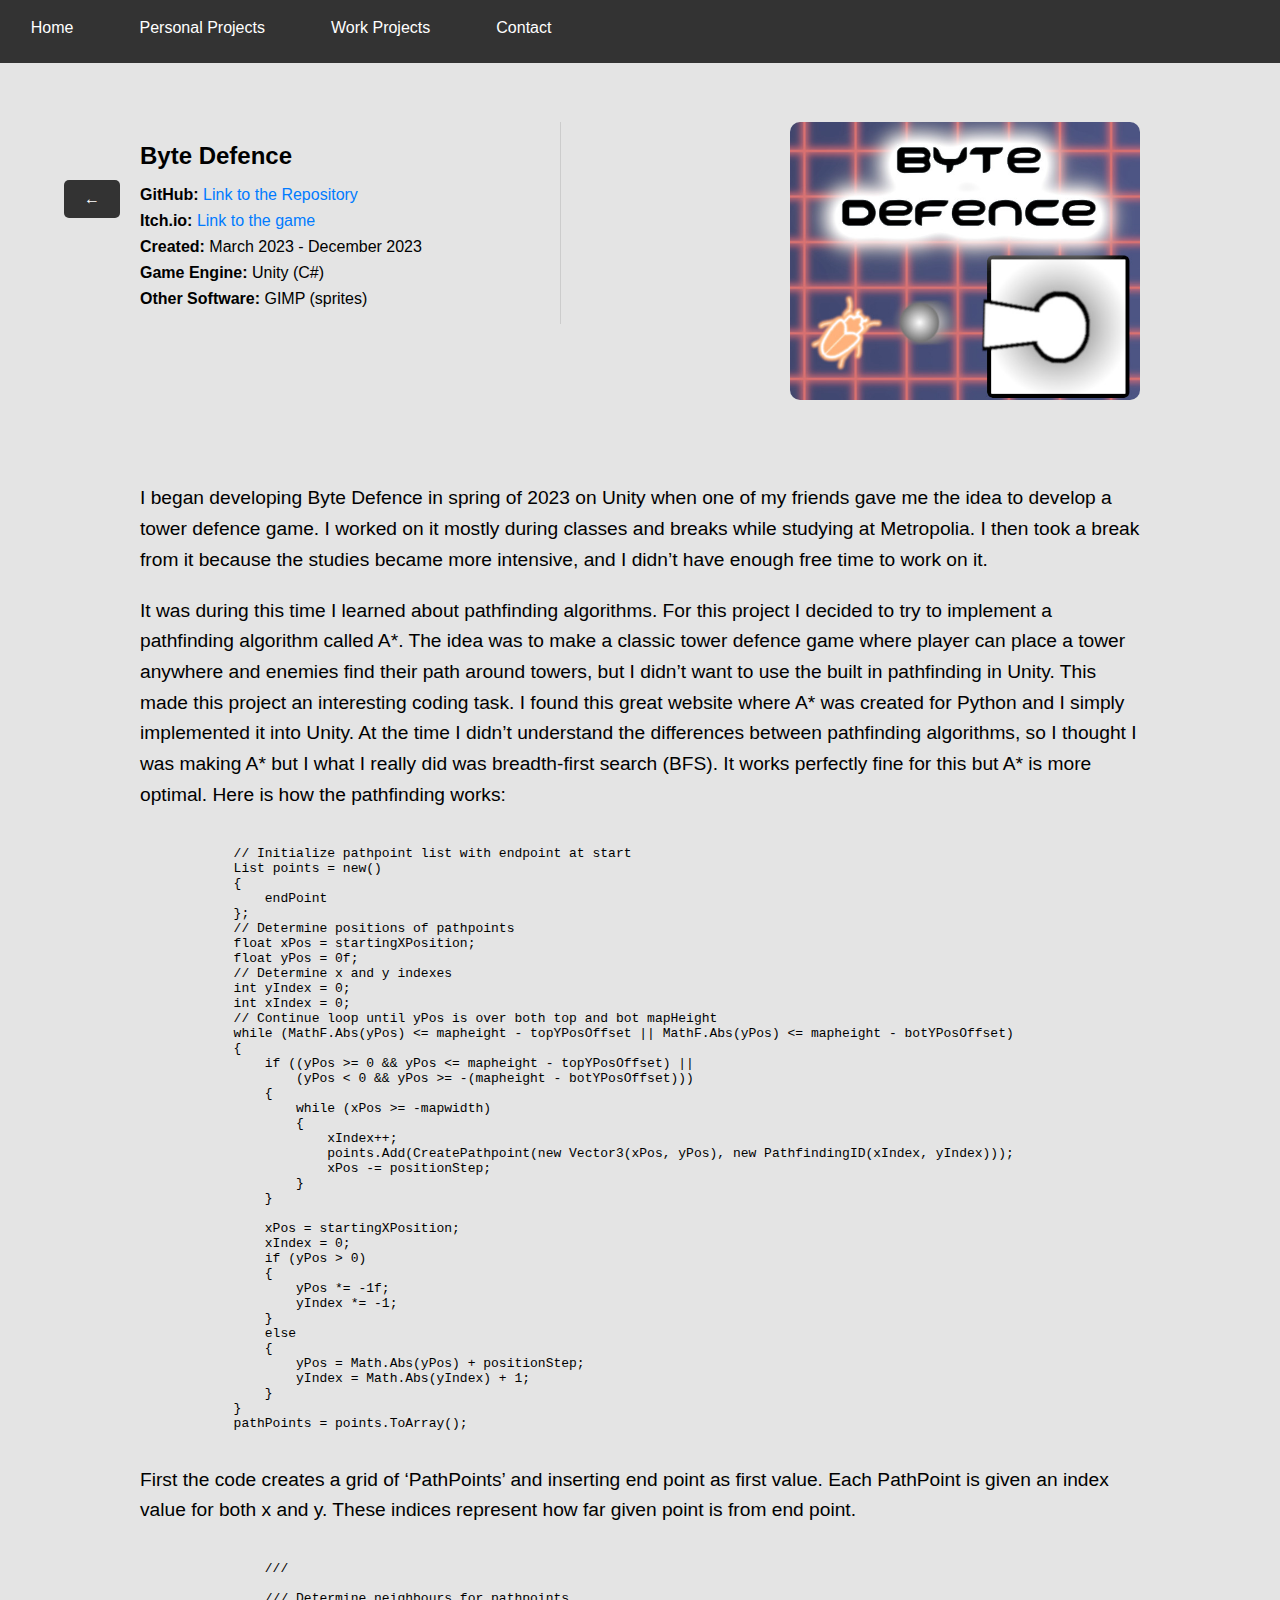
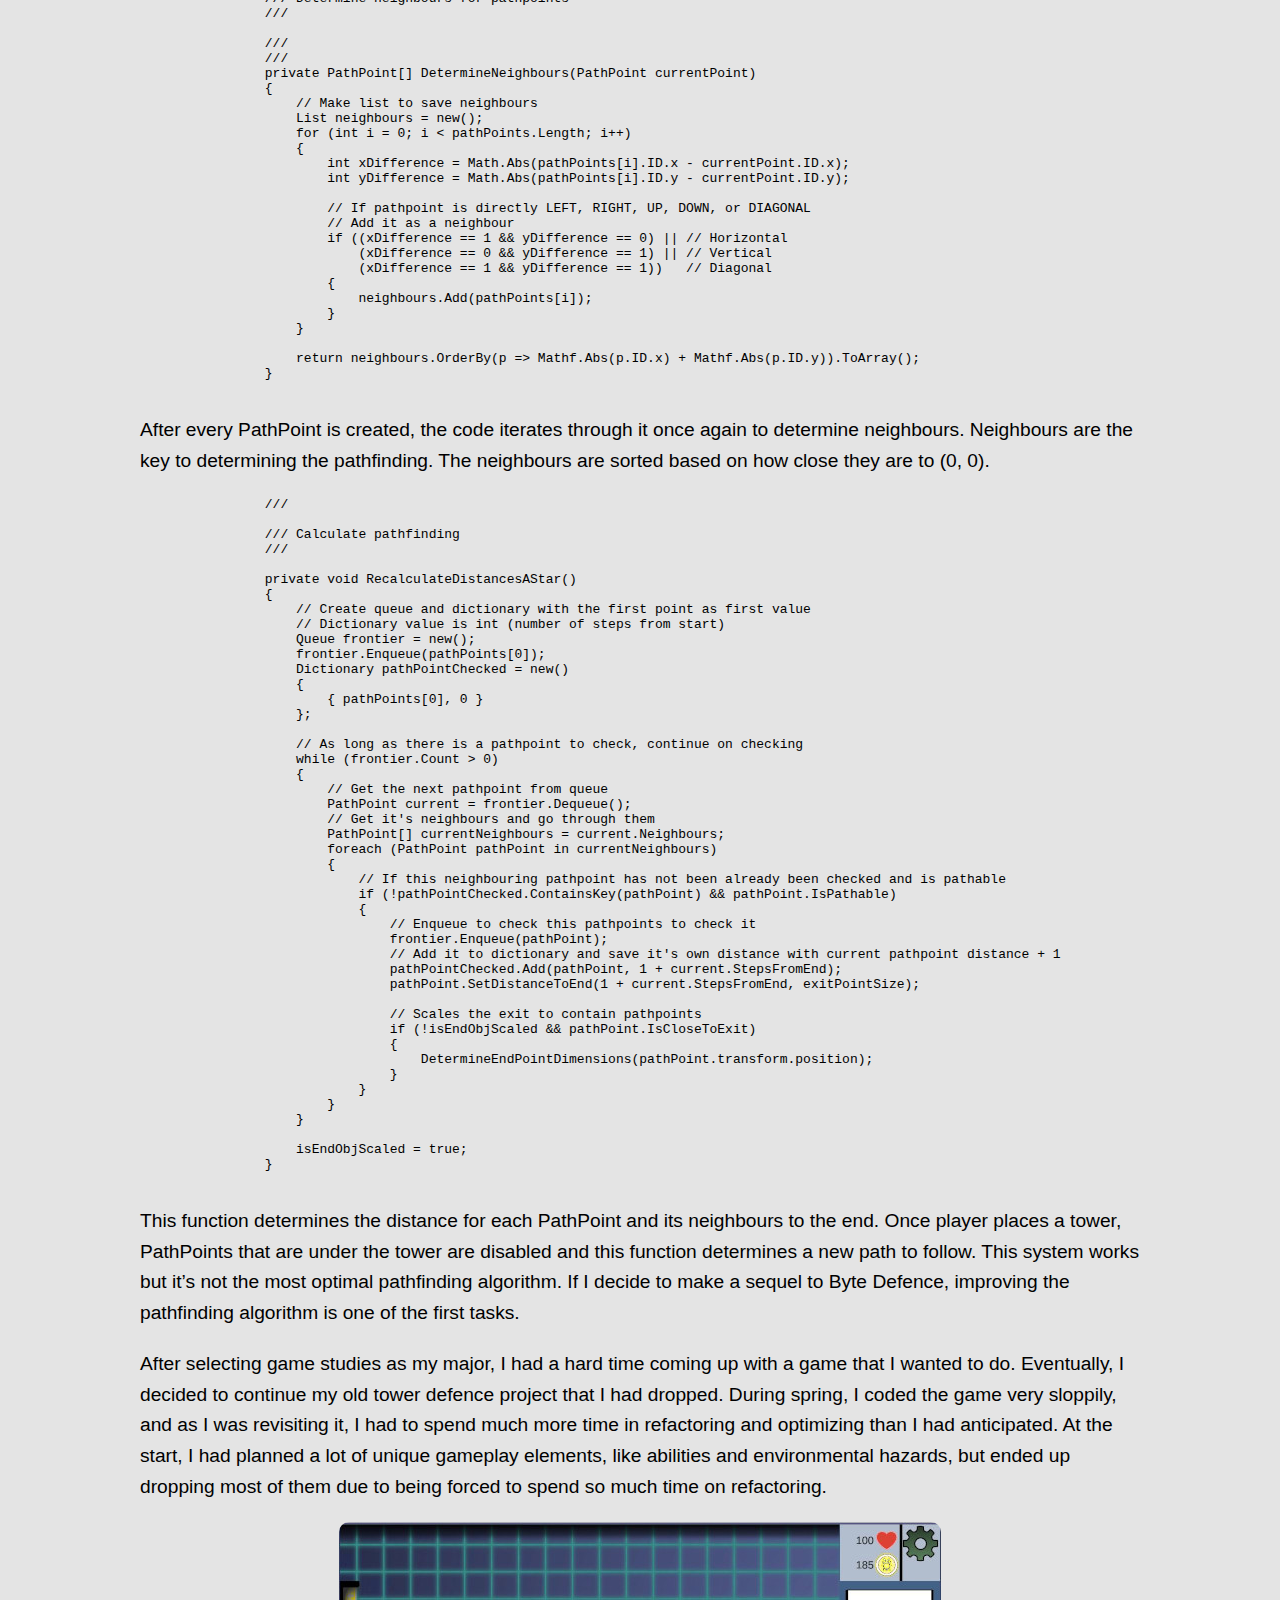
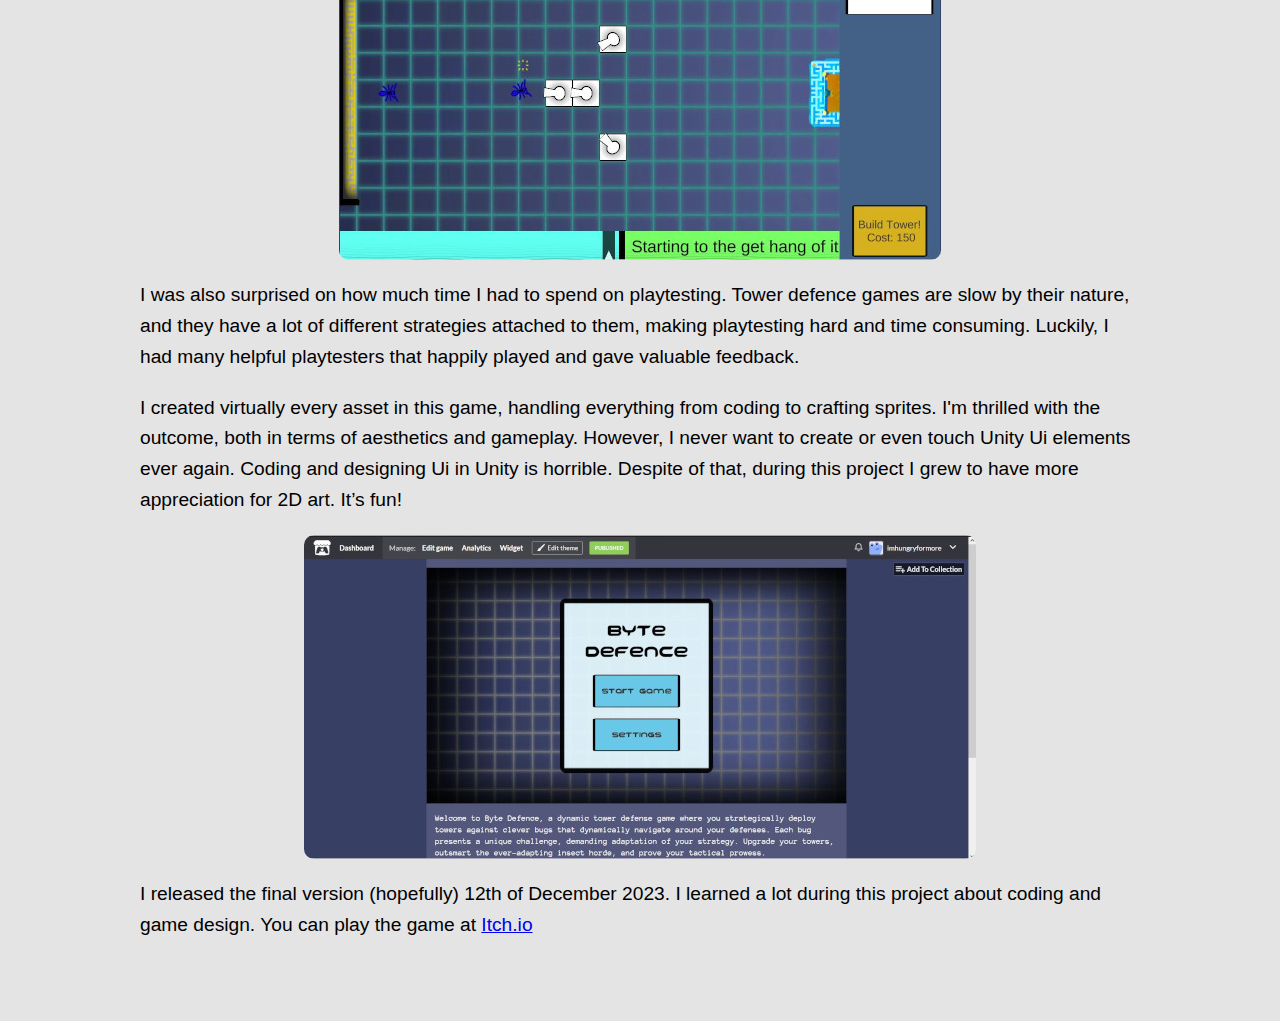
==== commit 2a8055a5: "add more to byte defence and improve niemikoti" ====
--- a/bytedefence.html
+++ b/bytedefence.html
@@ -43,10 +43,154 @@
     <section class="project-description">
         <p>
             I began developing Byte Defence in spring of 2023 on Unity when one of my friends gave me the idea to
-            develop a tower defence game.
-            I worked on it mostly during classes and breaks while studying at Metropolia. I then took a break from
-            it because the studies became
-            more intensive, and I didn’t have enough free time to work on it.
+            develop a tower defence game. I worked on it mostly during classes and breaks while studying at Metropolia.
+            I then took a break from it because the studies became more intensive, and I didn’t have enough free time to
+            work on it.
+        </p>
+        <p>
+            It was during this time I learned about pathfinding algorithms. For this project I decided to try to
+            implement a pathfinding algorithm called A*. The idea was to make a classic tower defence game where player
+            can place a tower anywhere and enemies find their path around towers, but I didn’t want to use the built in
+            pathfinding in Unity. This made this project an interesting coding task. I found this great website where A*
+            was created for Python and I simply implemented it into Unity. At the time I didn’t understand the
+            differences between pathfinding algorithms, so I thought I was making A* but I what I really did was
+            breadth-first search (BFS). It works perfectly fine for this but A* is more optimal. Here is how the
+            pathfinding works:
+        </p>
+
+        <pre><code>
+            // Initialize pathpoint list with endpoint at start
+            List<PathPoint> points = new()
+            {
+                endPoint
+            };
+            // Determine positions of pathpoints
+            float xPos = startingXPosition;
+            float yPos = 0f;
+            // Determine x and y indexes
+            int yIndex = 0;
+            int xIndex = 0;
+            // Continue loop until yPos is over both top and bot mapHeight
+            while (MathF.Abs(yPos) <= mapheight - topYPosOffset || MathF.Abs(yPos) <= mapheight - botYPosOffset)
+            {
+                if ((yPos >= 0 && yPos <= mapheight - topYPosOffset) ||
+                    (yPos < 0 && yPos >= -(mapheight - botYPosOffset)))
+                {
+                    while (xPos >= -mapwidth)
+                    {
+                        xIndex++;
+                        points.Add(CreatePathpoint(new Vector3(xPos, yPos), new PathfindingID(xIndex, yIndex)));
+                        xPos -= positionStep;
+                    }
+                }
+           
+                xPos = startingXPosition;
+                xIndex = 0;
+                if (yPos > 0)
+                {
+                    yPos *= -1f;
+                    yIndex *= -1;
+                }
+                else
+                {
+                    yPos = Math.Abs(yPos) + positionStep;
+                    yIndex = Math.Abs(yIndex) + 1;
+                }
+            }
+            pathPoints = points.ToArray();
+        </code></pre>
+
+        <p>
+            First the code creates a grid of ‘PathPoints’ and inserting end point as first value. Each PathPoint is
+            given an index value for both x and y. These indices represent how far given point is from end point.
+        </p>
+
+        <pre><code>
+                /// <summary>
+                /// Determine neighbours for pathpoints
+                /// </summary>
+                /// <param name="currentPoint"></param>
+                /// <returns></returns>
+                private PathPoint[] DetermineNeighbours(PathPoint currentPoint)
+                {
+                    // Make list to save neighbours
+                    List<PathPoint> neighbours = new();
+                    for (int i = 0; i < pathPoints.Length; i++)
+                    {
+                        int xDifference = Math.Abs(pathPoints[i].ID.x - currentPoint.ID.x);
+                        int yDifference = Math.Abs(pathPoints[i].ID.y - currentPoint.ID.y);
+            
+                        // If pathpoint is directly LEFT, RIGHT, UP, DOWN, or DIAGONAL
+                        // Add it as a neighbour
+                        if ((xDifference == 1 && yDifference == 0) || // Horizontal
+                            (xDifference == 0 && yDifference == 1) || // Vertical
+                            (xDifference == 1 && yDifference == 1))   // Diagonal
+                        {
+                            neighbours.Add(pathPoints[i]);
+                        }
+                    }
+            
+                    return neighbours.OrderBy(p => Mathf.Abs(p.ID.x) + Mathf.Abs(p.ID.y)).ToArray();
+                }
+        </code></pre>
+
+        <p>
+            After every PathPoint is created, the code iterates through it once again to determine neighbours.
+            Neighbours are the key to determining the pathfinding. The neighbours are sorted based on how close they are
+            to (0, 0).
+        </p>
+
+        <code><pre>
+                /// <summary>
+                /// Calculate pathfinding
+                /// </summary>
+                private void RecalculateDistancesAStar()
+                {
+                    // Create queue and dictionary with the first point as first value
+                    // Dictionary value is int (number of steps from start)
+                    Queue<PathPoint> frontier = new();
+                    frontier.Enqueue(pathPoints[0]);
+                    Dictionary<PathPoint, int> pathPointChecked = new()
+                    {
+                        { pathPoints[0], 0 }
+                    };
+               
+                    // As long as there is a pathpoint to check, continue on checking
+                    while (frontier.Count > 0)
+                    {
+                        // Get the next pathpoint from queue
+                        PathPoint current = frontier.Dequeue();
+                        // Get it's neighbours and go through them
+                        PathPoint[] currentNeighbours = current.Neighbours;
+                        foreach (PathPoint pathPoint in currentNeighbours)
+                        {
+                            // If this neighbouring pathpoint has not been already been checked and is pathable
+                            if (!pathPointChecked.ContainsKey(pathPoint) && pathPoint.IsPathable)
+                            {
+                                // Enqueue to check this pathpoints to check it 
+                                frontier.Enqueue(pathPoint);
+                                // Add it to dictionary and save it's own distance with current pathpoint distance + 1
+                                pathPointChecked.Add(pathPoint, 1 + current.StepsFromEnd);
+                                pathPoint.SetDistanceToEnd(1 + current.StepsFromEnd, exitPointSize);
+               
+                                // Scales the exit to contain pathpoints
+                                if (!isEndObjScaled && pathPoint.IsCloseToExit)
+                                {
+                                    DetermineEndPointDimensions(pathPoint.transform.position);
+                                }
+                            }
+                        }
+                    }
+               
+                    isEndObjScaled = true;
+                }
+        </pre></code>
+
+        <p>
+            This function determines the distance for each PathPoint and its neighbours to the end. Once player places a
+            tower, PathPoints that are under the tower are disabled and this function determines a new path to follow.
+            This system works but it’s not the most optimal pathfinding algorithm. If I decide to make a sequel to Byte
+            Defence, improving the pathfinding algorithm is one of the first tasks.
         </p>
 
         <p>
--- a/styles.css
+++ b/styles.css
@@ -3,6 +3,7 @@
     font-family: 'Arial', sans-serif;
     margin: 0;
     padding: 0;
+    background-color: #e4e4e4;
 }
 
 header {
